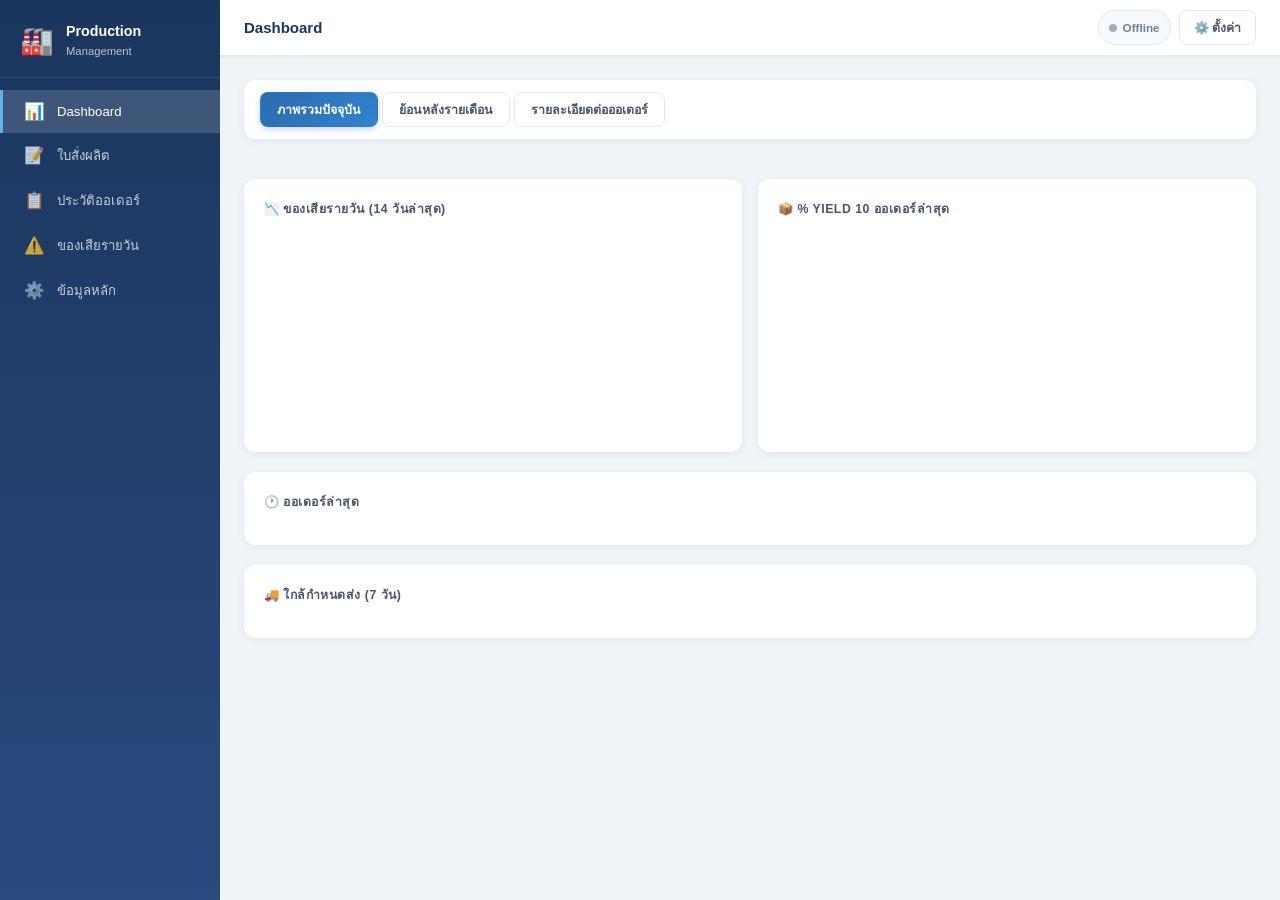
==== index.html @ 4a8479fd "Add files via upload" ====
<!DOCTYPE html>
<html lang="th">
<head>
<meta charset="UTF-8"/>
<meta name="viewport" content="width=device-width,initial-scale=1.0"/>
<meta name="theme-color" content="#1a365d"/>
<meta name="apple-mobile-web-app-capable" content="yes"/>
<meta name="apple-mobile-web-app-status-bar-style" content="black-translucent"/>
<meta name="apple-mobile-web-app-title" content="Production"/>
<meta name="mobile-web-app-capable" content="yes"/>
<link rel="manifest" href="manifest.json"/>
<link rel="apple-touch-icon" href="icons/icon-192.png"/>
<title>ระบบใบสั่งผลิตสินค้า</title>
<link rel="stylesheet" href="style.css"/>
</head>
<body>

<!-- ===== SIDEBAR NAV ===== -->
<nav class="sidebar" id="sidebar">
  <div class="sidebar-logo">
    <span class="logo-icon">🏭</span>
    <span class="logo-text">Production<br><small>Management</small></span>
  </div>
  <ul class="nav-list">
    <li class="nav-item active" data-page="dashboard" onclick="navigate('dashboard',this)">
      <span class="nav-icon">📊</span><span>Dashboard</span>
    </li>
    <li class="nav-item" data-page="form" onclick="navigate('form',this)">
      <span class="nav-icon">📝</span><span>ใบสั่งผลิต</span>
    </li>
    <li class="nav-item" data-page="history" onclick="navigate('history',this)">
      <span class="nav-icon">📋</span><span>ประวัติออเดอร์</span>
    </li>
    <li class="nav-item" data-page="defects" onclick="navigate('defects',this)">
      <span class="nav-icon">⚠️</span><span>ของเสียรายวัน</span>
    </li>
    <li class="nav-item" data-page="masters" onclick="navigate('masters',this)">
      <span class="nav-icon">⚙️</span><span>ข้อมูลหลัก</span>
    </li>
  </ul>
</nav>

<!-- ===== MAIN ===== -->
<div class="main-wrap">

  <!-- top bar -->
  <header class="topbar">
    <button class="menu-btn" onclick="toggleSidebar()">☰</button>
    <div class="topbar-title" id="topbarTitle">Dashboard</div>
    <div class="topbar-actions" id="topbarActions">
      <div id="syncStatus" class="sync-status" title="สถานะการเชื่อมต่อ">
        <span id="syncDot" class="sync-dot offline"></span>
        <span id="syncLabel">Offline</span>
        <span id="syncBadge" class="sync-badge" style="display:none;"></span>
      </div>
      <button class="btn btn-outline btn-sm" onclick="openSettingsModal()" title="ตั้งค่าการเชื่อมต่อ">⚙️ ตั้งค่า</button>
    </div>
  </header>

  <!-- pages -->
  <main class="content">

    <!-- ══════════════════════════════════════════
         PAGE: DASHBOARD
    ══════════════════════════════════════════ -->
    <div id="page-dashboard" class="page active">

      <!-- ── Period selector ── -->
      <div class="dash-period-bar">
        <div class="period-tabs">
          <button class="period-tab active" id="tab-current" onclick="switchPeriod('current',this)">ภาพรวมปัจจุบัน</button>
          <button class="period-tab" id="tab-monthly" onclick="switchPeriod('monthly',this)">ย้อนหลังรายเดือน</button>
          <button class="period-tab" id="tab-order" onclick="switchPeriod('order',this)">รายละเอียดต่อออเดอร์</button>
        </div>
        <!-- month picker (hidden by default) -->
        <div id="monthPickerWrap" style="display:none;align-items:center;gap:8px;">
          <button class="period-nav-btn" onclick="shiftMonth(-1)">‹</button>
          <select id="monthPicker" onchange="renderDashboard()" class="period-select"></select>
          <select id="yearPicker"  onchange="renderDashboard()" class="period-select"></select>
          <button class="period-nav-btn" onclick="shiftMonth(1)">›</button>
        </div>
        <!-- order search (hidden by default) -->
        <div id="orderSearchWrap" style="display:none;align-items:center;gap:8px;">
          <input type="text" id="orderSearchInput" class="period-search"
                 placeholder="🔍 ค้นหาออเดอร์ / ลูกค้า / สินค้า..."
                 oninput="renderOrderDashboard()"/>
        </div>
      </div>

      <!-- ── Current view ── -->
      <div id="dash-current">
        <div class="kpi-row" id="kpiRow"></div>
        <div class="dash-grid">
          <div class="dash-card">
            <div class="dash-card-title">📉 ของเสียรายวัน (14 วันล่าสุด)</div>
            <div id="defectChart" class="chart-area"></div>
          </div>
          <div class="dash-card">
            <div class="dash-card-title">📦 % Yield 10 ออเดอร์ล่าสุด</div>
            <div id="yieldChart" class="chart-area"></div>
          </div>
        </div>
        <div class="dash-card" style="margin-top:20px;">
          <div class="dash-card-title">🕐 ออเดอร์ล่าสุด</div>
          <div id="recentOrders"></div>
        </div>
        <div class="dash-card" style="margin-top:20px;">
          <div class="dash-card-title">🚚 ใกล้กำหนดส่ง (7 วัน)</div>
          <div id="upcomingDeliveries"></div>
        </div>
      </div>

      <!-- ── Monthly view ── -->
      <div id="dash-monthly" style="display:none;">
        <div class="kpi-row" id="kpiRowMonthly"></div>
        <div class="dash-grid">
          <div class="dash-card">
            <div class="dash-card-title" id="defectChartMonthlyTitle">📉 ของเสียรายวัน</div>
            <div id="defectChartMonthly" class="chart-area"></div>
          </div>
          <div class="dash-card">
            <div class="dash-card-title">📦 % Yield ต่อออเดอร์ในเดือนนี้</div>
            <div id="yieldChartMonthly" class="chart-area"></div>
          </div>
        </div>
        <div class="dash-card" style="margin-top:20px;">
          <div class="dash-card-title">� ออเดอร์ในเดือนนี้</div>
          <div id="monthlyOrderTable"></div>
        </div>
        <div class="dash-card" style="margin-top:20px;">
          <div class="dash-card-title">⚠️ ของเสียรายวันในเดือนนี้</div>
          <div id="monthlyDefectTable"></div>
        </div>
      </div>

      <!-- ── Per-order view ── -->
      <div id="dash-order" style="display:none;">
        <div id="orderDashList"></div>
      </div>

    </div>

    <!-- ══════════════════════════════════════════
         PAGE: FORM
    ══════════════════════════════════════════ -->
    <div id="page-form" class="page">
      <div class="form-header">
        <div>
          <h2 id="formTitle">➕ สร้างใบสั่งผลิตใหม่</h2>
          <p class="form-subtitle" id="formSubtitle">กรอกข้อมูลให้ครบถ้วนแล้วกดบันทึก</p>
        </div>
        <input type="hidden" id="editId"/>
      </div>

      <form id="productionForm" novalidate>

        <!-- 1. เอกสาร -->
        <div class="section">
          <div class="section-title"><span>📄</span> ข้อมูลเอกสาร</div>
          <div class="grid grid-3">
            <div class="field">
              <label>เลขใบสั่งผลิต <span class="req">*</span></label>
              <div class="input-with-btn">
                <input type="text" id="productionOrderNo" placeholder="PO-2026-0001" required/>
                <button type="button" class="gen-btn" onclick="genNo('productionOrderNo','PO')" title="สร้างเลขอัตโนมัติ">⚡</button>
              </div>
            </div>
            <div class="field">
              <label>หมายเลขเอกสาร <span class="req">*</span></label>
              <div class="input-with-btn">
                <input type="text" id="documentNo" placeholder="DOC-2026-0001" required/>
                <button type="button" class="gen-btn" onclick="genNo('documentNo','DOC')" title="สร้างเลขอัตโนมัติ">⚡</button>
              </div>
            </div>
            <div class="field">
              <label>วันที่ผลิต <span class="req">*</span></label>
              <div class="date-input-wrap" id="wrap-productionDate">
                <input class="date-dd" type="number" placeholder="วว" min="1" max="31" maxlength="2" data-date-part="dd" data-target="productionDate"/>
                <span class="date-sep">/</span>
                <input class="date-mm" type="number" placeholder="ดด" min="1" max="12" maxlength="2" data-date-part="mm" data-target="productionDate"/>
                <span class="date-sep">/</span>
                <input class="date-yyyy" type="number" placeholder="ปปปป" min="2000" max="2100" maxlength="4" data-date-part="yyyy" data-target="productionDate"/>
              </div>
              <input type="hidden" id="productionDate" required/>
            </div>
            <div class="field">
              <label>เลข Lot <span class="req">*</span></label>
              <input type="text" id="lotNo" placeholder="LOT-001" required/>
            </div>
            <div class="field">
              <label>กำหนดส่ง <span class="req">*</span></label>
              <div class="date-input-wrap" id="wrap-deliveryDate">
                <input class="date-dd" type="number" placeholder="วว" min="1" max="31" maxlength="2" data-date-part="dd" data-target="deliveryDate"/>
                <span class="date-sep">/</span>
                <input class="date-mm" type="number" placeholder="ดด" min="1" max="12" maxlength="2" data-date-part="mm" data-target="deliveryDate"/>
                <span class="date-sep">/</span>
                <input class="date-yyyy" type="number" placeholder="ปปปป" min="2000" max="2100" maxlength="4" data-date-part="yyyy" data-target="deliveryDate"/>
              </div>
              <input type="hidden" id="deliveryDate" required/>
            </div>
          </div>
        </div>

        <!-- 2. การผลิต -->
        <div class="section">
          <div class="section-title"><span>⚙️</span> ข้อมูลการผลิต</div>
          <div class="grid grid-2">
            <div class="field">
              <label>เครื่องจักร <span class="req">*</span></label>
              <input type="text" id="machine" list="list-machines" placeholder="เลือกหรือพิมพ์" required/>
              <datalist id="list-machines"></datalist>
            </div>
            <div class="field">
              <label>ชื่อพนักงาน <span class="req">*</span></label>
              <input type="text" id="operatorName" list="list-operators" placeholder="เลือกหรือพิมพ์" required/>
              <datalist id="list-operators"></datalist>
            </div>
            <div class="field">
              <label>ชื่อลูกค้า <span class="req">*</span></label>
              <input type="text" id="customerName" list="list-customers" placeholder="เลือกหรือพิมพ์" required/>
              <datalist id="list-customers"></datalist>
            </div>
            <div class="field">
              <label>ชื่อสินค้า <span class="req">*</span></label>
              <input type="text" id="productName" list="list-products" placeholder="เลือกหรือพิมพ์" required
                     oninput="autoFillCode(this.value)"/>
              <datalist id="list-products"></datalist>
            </div>
            <div class="field">
              <label>Code สินค้า <span class="req">*</span></label>
              <input type="text" id="productCode" placeholder="SKU-00123" required/>
            </div>
            <div class="field">
              <label>จำนวนที่สั่ง <span class="req">*</span></label>
              <input type="number" id="orderQty" placeholder="0" min="0" required oninput="syncQty()"/>
              <span class="hint">ชิ้น / ม้วน / กก.</span>
            </div>
          </div>
          <div class="grid grid-2" style="margin-top:12px;">
            <div class="field">
              <label>ชนิดเม็ดพลาสติก</label>
              <input type="text" id="plasticType" list="list-plasticTypes" placeholder="เช่น LDPE, HDPE, PP, LLDPE"/>
              <datalist id="list-plasticTypes">
                <option value="LDPE"></option>
                <option value="HDPE"></option>
                <option value="LLDPE"></option>
                <option value="PP"></option>
                <option value="BOPP"></option>
                <option value="PVC"></option>
                <option value="PET"></option>
                <option value="PS"></option>
              </datalist>
            </div>
            <div class="field">
              <label>ขนาดถุง</label>
              <input type="text" id="bagSize" placeholder="เช่น 30x40 ซม., 12x18 นิ้ว"/>
            </div>
            <div class="field">
              <label>ความหนา (mm)</label>
              <div class="thickness-wrap">
                <input type="number" id="thicknessMm" placeholder="0.000" step="0.001" min="0"
                       oninput="convertThickness('mm')"/>
                <span class="thickness-arrow">⇄</span>
                <div class="thickness-micron-wrap">
                  <input type="number" id="thicknessMicron" placeholder="0" step="0.1" min="0"
                         oninput="convertThickness('micron')"/>
                  <span class="thickness-unit">µm</span>
                </div>
              </div>
              <span class="hint">1 mm = 1,000 ไมครอน (µm)</span>
            </div>
          </div>
          <div class="field" style="margin-top:12px;">
            <label>รายละเอียดสินค้า</label>
            <textarea id="productDetail" placeholder="ขนาด สี วัสดุ หรือข้อกำหนดพิเศษ..."></textarea>
          </div>
        </div>

        <!-- 3. พารามิเตอร์ -->
        <div class="section">
          <div class="section-title"><span>🌡️</span> พารามิเตอร์การควบคุมการเป่า</div>
          <div style="overflow-x:auto;">
            <table class="param-table">
              <thead>
                <tr>
                  <th>โซน / ตำแหน่ง</th>
                  <th>อุณหภูมิ</th>
                  <th>หน่วย</th>
                </tr>
              </thead>
              <tbody>
                <tr>
                  <td class="zone-label"><span class="zone-badge">1</span>กระบอกส่วนต้น</td>
                  <td><input type="number" id="temp_front_set" placeholder="0" step="0.1"/></td>
                  <td class="unit-cell">°C</td>
                </tr>
                <tr>
                  <td class="zone-label"><span class="zone-badge">2</span>กระบอกส่วนกลาง</td>
                  <td><input type="number" id="temp_mid_set" placeholder="0" step="0.1"/></td>
                  <td class="unit-cell">°C</td>
                </tr>
                <tr>
                  <td class="zone-label"><span class="zone-badge">3</span>กระบอกส่วนท้าย</td>
                  <td><input type="number" id="temp_rear_set" placeholder="0" step="0.1"/></td>
                  <td class="unit-cell">°C</td>
                </tr>
                <tr>
                  <td class="zone-label"><span class="zone-badge">4</span>หน้าแปลน</td>
                  <td><input type="number" id="temp_flange_set" placeholder="0" step="0.1"/></td>
                  <td class="unit-cell">°C</td>
                </tr>
                <tr>
                  <td class="zone-label"><span class="zone-badge">5</span>หัวดาย</td>
                  <td><input type="number" id="temp_die_set" placeholder="0" step="0.1"/></td>
                  <td class="unit-cell">°C</td>
                </tr>
                <tr>
                  <td class="zone-label" style="color:#c53030;">💥 ระเบิดผิว</td>
                  <td>
                    <select id="surfaceBurst_set">
                      <option value="">-- เลือก --</option>
                      <option value="ไม่มี">ไม่มี</option>
                      <option value="มี">มี</option>
                    </select>
                  </td>
                  <td class="unit-cell">—</td>
                </tr>
              </tbody>
            </table>
          </div>
        </div>

        <!-- 4. จำนวนผลิต -->
        <div class="section">
          <div class="section-title"><span>📦</span> จำนวนการผลิตต่อออเดอร์</div>
          <div class="production-box">
            <div class="grid grid-3">
              <div class="field">
                <label>จำนวนผลิตได้จริง <span class="req">*</span></label>
                <input type="number" id="actualQty" placeholder="0" min="0" required oninput="computeYield()"/>
                <span class="hint">หน่วย</span>
              </div>
              <div class="field">
                <label>จำนวนที่สั่ง (อ้างอิง)</label>
                <input type="number" id="orderQtyRef" readonly class="readonly-input"/>
              </div>
              <div class="field">
                <label>% Yield</label>
                <input type="text" id="yieldPct" readonly class="readonly-input"/>
              </div>
            </div>
          </div>
        </div>

        <!-- 5. ของเสีย -->
        <div class="section">
          <div class="section-title"><span>🗂️</span> ของเสียรวมต่อวัน</div>
          <div class="defect-box">
            <div class="grid grid-3">
              <div class="field">
                <label>วันที่บันทึก <span class="req">*</span></label>
                <div class="date-input-wrap" id="wrap-defectDate">
                  <input class="date-dd" type="number" placeholder="วว" min="1" max="31" data-date-part="dd" data-target="defectDate"/>
                  <span class="date-sep">/</span>
                  <input class="date-mm" type="number" placeholder="ดด" min="1" max="12" data-date-part="mm" data-target="defectDate"/>
                  <span class="date-sep">/</span>
                  <input class="date-yyyy" type="number" placeholder="ปปปป" min="2000" max="2100" data-date-part="yyyy" data-target="defectDate"/>
                </div>
                <input type="hidden" id="defectDate" required/>
              </div>
              <div class="field">
                <label>จำนวนของเสียรวม <span class="req">*</span></label>
                <input type="number" id="dailyDefectQty" placeholder="0" min="0" required/>
                <span class="hint">ชิ้น / หน่วย</span>
              </div>
              <div class="field">
                <label>ประเภทของเสียหลัก</label>
                <input type="text" id="defectType" placeholder="เช่น ระเบิดผิว, สีไม่สม่ำเสมอ"/>
              </div>
            </div>
            <div class="field" style="margin-top:12px;">
              <label>หมายเหตุของเสีย</label>
              <textarea id="defectRemark" placeholder="รายละเอียดเพิ่มเติม..."></textarea>
            </div>
            <div class="defect-note">⚠️ บันทึกของเสียเป็น <strong>รวมต่อวัน</strong> ไม่แยกต่อออเดอร์</div>
          </div>
        </div>

        <!-- buttons -->
        <div class="btn-row">
          <button type="button" class="btn btn-ghost" onclick="cancelEdit()">ยกเลิก</button>
          <button type="button" class="btn btn-outline" onclick="clearForm()">🗑️ ล้างข้อมูล</button>
          <button type="button" class="btn btn-secondary" onclick="window.print()">🖨️ พิมพ์</button>
          <button type="submit" class="btn btn-primary">💾 บันทึกใบสั่งผลิต</button>
        </div>
      </form>
    </div>

    <!-- ══════════════════════════════════════════
         PAGE: HISTORY
    ══════════════════════════════════════════ -->
    <div id="page-history" class="page">
      <div class="page-toolbar">
        <div class="search-wrap">
          <input type="text" id="searchInput" placeholder="🔍 ค้นหา ลูกค้า / สินค้า / เลขออเดอร์ / Lot..."
                 oninput="renderHistory()"/>
        </div>
        <div class="filter-wrap">
          <input type="date" id="filterFrom" onchange="renderHistory()" title="จากวันที่"/>
          <span style="color:#718096;">—</span>
          <input type="date" id="filterTo" onchange="renderHistory()" title="ถึงวันที่"/>
          <button class="btn btn-outline btn-sm" onclick="clearFilters()">ล้างตัวกรอง</button>
          <button class="btn btn-primary btn-sm" onclick="exportOrders()">⬇️ Export CSV</button>
        </div>
      </div>
      <div id="historyTable"></div>
    </div>

    <!-- ══════════════════════════════════════════
         PAGE: DEFECTS
    ══════════════════════════════════════════ -->
    <div id="page-defects" class="page">
      <div class="page-toolbar">
        <h3 style="margin:0;">บันทึกของเสียรายวัน</h3>
        <div style="display:flex;gap:8px;flex-wrap:wrap;">
          <button class="btn btn-primary btn-sm" onclick="openDefectModal()">➕ เพิ่มรายการ</button>
          <button class="btn btn-outline btn-sm" onclick="exportDefects()">⬇️ Export CSV</button>
        </div>
      </div>
      <div id="defectTable"></div>
    </div>

    <!-- ══════════════════════════════════════════
         PAGE: MASTERS
    ══════════════════════════════════════════ -->
    <div id="page-masters" class="page">
      <div class="masters-grid">
        <div class="master-card">
          <div class="master-title">👥 ลูกค้า</div>
          <div id="masterCustomers"></div>
          <div class="master-add">
            <input type="text" id="newCustomer" placeholder="ชื่อลูกค้าใหม่"/>
            <button class="btn btn-primary btn-sm" onclick="addMaster('customers','newCustomer')">เพิ่ม</button>
          </div>
        </div>
        <div class="master-card">
          <div class="master-title">📦 สินค้า</div>
          <div id="masterProducts"></div>
          <div class="master-add">
            <input type="text" id="newProductName" placeholder="ชื่อสินค้า"/>
            <input type="text" id="newProductCode" placeholder="Code"/>
            <button class="btn btn-primary btn-sm" onclick="addProduct()">เพิ่ม</button>
          </div>
        </div>
        <div class="master-card">
          <div class="master-title">🏗️ เครื่องจักร</div>
          <div id="masterMachines"></div>
          <div class="master-add">
            <input type="text" id="newMachine" placeholder="ชื่อเครื่องจักร"/>
            <button class="btn btn-primary btn-sm" onclick="addMaster('machines','newMachine')">เพิ่ม</button>
          </div>
        </div>
        <div class="master-card">
          <div class="master-title">👷 พนักงาน</div>
          <div id="masterOperators"></div>
          <div class="master-add">
            <input type="text" id="newOperator" placeholder="ชื่อ-นามสกุล"/>
            <button class="btn btn-primary btn-sm" onclick="addMaster('operators','newOperator')">เพิ่ม</button>
          </div>
        </div>
      </div>
    </div>

  </main>
</div>

<!-- ===== MODAL: Settings ===== -->
<div id="settingsModal" class="modal-overlay" onclick="closeSettingsModal(event)">
  <div class="modal-box">
    <div class="modal-header">
      <h3>⚙️ ตั้งค่าการเชื่อมต่อ Google Sheets</h3>
      <button class="modal-close" onclick="closeSettingsModal()">✕</button>
    </div>
    <div class="modal-body">
      <div class="settings-steps">
        <div class="step-item">
          <div class="step-num">1</div>
          <div>เปิด <strong>Google Sheets</strong> → สร้าง Spreadsheet ใหม่</div>
        </div>
        <div class="step-item">
          <div class="step-num">2</div>
          <div>ไปที่ <strong>Extensions → Apps Script</strong> → วางโค้ดจากไฟล์ <code>google-apps-script.js</code></div>
        </div>
        <div class="step-item">
          <div class="step-num">3</div>
          <div>กด <strong>Deploy → New deployment</strong> → เลือก Web App<br/>
            <small style="color:#718096;">Execute as: <b>Me</b> &nbsp;|&nbsp; Who has access: <b>Anyone</b></small>
          </div>
        </div>
        <div class="step-item">
          <div class="step-num">4</div>
          <div>คัดลอก <strong>Web App URL</strong> แล้ววางด้านล่าง</div>
        </div>
      </div>
      <div class="field" style="margin-top:16px;">
        <label>Google Apps Script Web App URL</label>
        <input type="url" id="gasUrlInput" placeholder="https://script.google.com/macros/s/.../exec"/>
      </div>
      <div id="syncTestResult" style="margin-top:10px;font-size:0.82rem;"></div>
    </div>
    <div class="modal-footer" style="justify-content:space-between;">
      <button class="btn btn-danger btn-sm" onclick="disconnectGAS()">🔌 ยกเลิกการเชื่อมต่อ</button>
      <div style="display:flex;gap:8px;">
        <button class="btn btn-outline" onclick="testConnection()">🔍 ทดสอบ</button>
        <button class="btn btn-primary" onclick="saveGasUrl()">💾 บันทึก</button>
      </div>
    </div>
  </div>
</div>

<!-- ===== MODAL: Order Detail ===== -->
<div id="orderDetailModal" class="modal-overlay" onclick="closeOrderDetail(event)">
  <div class="modal-box modal-lg">
    <div class="modal-header">
      <h3 id="orderDetailTitle">📋 รายละเอียดออเดอร์</h3>
      <button class="modal-close" onclick="closeOrderDetail()">✕</button>
    </div>
    <div class="modal-body" id="orderDetailBody" style="max-height:75vh;overflow-y:auto;"></div>
    <div class="modal-footer">
      <button class="btn btn-outline" onclick="closeOrderDetail()">ปิด</button>
      <button class="btn btn-secondary" id="orderDetailEditBtn">✏️ แก้ไข</button>
    </div>
  </div>
</div>

<!-- ===== MODAL: Defect ===== -->
<div id="defectModal" class="modal-overlay" onclick="closeDefectModal(event)">
  <div class="modal-box">
    <div class="modal-header">
      <h3 id="defectModalTitle">➕ เพิ่มของเสียรายวัน</h3>
      <button class="modal-close" onclick="closeDefectModal()">✕</button>
    </div>
    <div class="modal-body">
      <input type="hidden" id="defectEditId"/>
      <div class="grid grid-2">
        <div class="field">
          <label>วันที่ <span class="req">*</span></label>
          <div class="date-input-wrap" id="wrap-m_defectDate">
            <input class="date-dd" type="number" placeholder="วว" min="1" max="31" data-date-part="dd" data-target="m_defectDate"/>
            <span class="date-sep">/</span>
            <input class="date-mm" type="number" placeholder="ดด" min="1" max="12" data-date-part="mm" data-target="m_defectDate"/>
            <span class="date-sep">/</span>
            <input class="date-yyyy" type="number" placeholder="ปปปป" min="2000" max="2100" data-date-part="yyyy" data-target="m_defectDate"/>
          </div>
          <input type="hidden" id="m_defectDate" required/>
        </div>
        <div class="field">
          <label>จำนวนของเสีย <span class="req">*</span></label>
          <input type="number" id="m_defectQty" placeholder="0" min="0" required/>
        </div>
        <div class="field">
          <label>ประเภทของเสีย</label>
          <input type="text" id="m_defectType" placeholder="เช่น ระเบิดผิว"/>
        </div>
      </div>
      <div class="field" style="margin-top:12px;">
        <label>หมายเหตุ</label>
        <textarea id="m_defectRemark" placeholder="รายละเอียด..."></textarea>
      </div>
    </div>
    <div class="modal-footer">
      <button class="btn btn-ghost" onclick="closeDefectModal()">ยกเลิก</button>
      <button class="btn btn-primary" onclick="saveDefectModal()">💾 บันทึก</button>
    </div>
  </div>
</div>

<!-- ===== INSTALL BANNER ===== -->
<div id="installBanner" style="display:none;position:fixed;bottom:0;left:0;right:0;background:#1a365d;color:white;padding:12px 20px;align-items:center;justify-content:space-between;gap:12px;z-index:9998;flex-wrap:wrap;">
  <span style="font-size:0.88rem;">📲 ติดตั้งแอปบนหน้าจอของคุณ ใช้ได้แม้ไม่มีเน็ต</span>
  <div style="display:flex;gap:8px;">
    <button onclick="document.getElementById('installBanner').style.display='none'" style="background:transparent;border:1px solid rgba(255,255,255,0.4);color:white;padding:6px 14px;border-radius:6px;cursor:pointer;font-size:0.82rem;">ไม่ใช่ตอนนี้</button>
    <button onclick="installApp()" style="background:#3182ce;border:none;color:white;padding:6px 16px;border-radius:6px;cursor:pointer;font-size:0.82rem;font-weight:700;">ติดตั้ง</button>
  </div>
</div>

<!-- ===== TOAST ===== -->
<div id="toast"></div>

<!-- scripts -->
<script src="db.js"></script>
<script src="export.js"></script>
<script src="chart.js"></script>
<script src="app.js"></script>
<script src="keyboard.js"></script>
<script>
  // Register Service Worker
  if ('serviceWorker' in navigator) {
    navigator.serviceWorker.register('./sw.js')
      .then(() => console.log('SW registered'))
      .catch(e => console.warn('SW error:', e));
  }
</script>
</body>
</html>
---- style.css ----
/* ===== RESET & BASE ===== */
*, *::before, *::after { box-sizing: border-box; margin: 0; padding: 0; }
html { font-size: 15px; }
body {
  font-family: 'Segoe UI', Tahoma, sans-serif;
  background: #f0f4f8;
  color: #2d3748;
  display: flex;
  min-height: 100vh;
}

/* ===== SIDEBAR ===== */
.sidebar {
  width: 220px;
  min-height: 100vh;
  background: linear-gradient(180deg, #1a365d 0%, #2a4a7f 100%);
  display: flex;
  flex-direction: column;
  position: fixed;
  top: 0; left: 0; bottom: 0;
  z-index: 200;
  transition: transform 0.25s ease;
}
.sidebar-logo {
  display: flex;
  align-items: center;
  gap: 12px;
  padding: 22px 20px 18px;
  border-bottom: 1px solid rgba(255,255,255,0.1);
}
.logo-icon { font-size: 1.8rem; }
.logo-text { color: white; font-weight: 700; font-size: 0.95rem; line-height: 1.3; }
.logo-text small { font-weight: 400; opacity: 0.7; font-size: 0.75rem; }

.nav-list { list-style: none; padding: 12px 0; flex: 1; }
.nav-item {
  display: flex;
  align-items: center;
  gap: 12px;
  padding: 12px 20px;
  color: rgba(255,255,255,0.75);
  cursor: pointer;
  font-size: 0.88rem;
  font-weight: 500;
  transition: background 0.15s, color 0.15s;
  border-left: 3px solid transparent;
}
.nav-item:hover { background: rgba(255,255,255,0.08); color: white; }
.nav-item.active {
  background: rgba(255,255,255,0.15);
  color: white;
  border-left-color: #63b3ed;
}
.nav-icon { font-size: 1.1rem; width: 22px; text-align: center; }

/* ===== MAIN WRAP ===== */
.main-wrap {
  margin-left: 220px;
  flex: 1;
  display: flex;
  flex-direction: column;
  min-height: 100vh;
}

/* ===== TOPBAR ===== */
.topbar {
  background: white;
  border-bottom: 1px solid #e2e8f0;
  padding: 0 24px;
  height: 56px;
  display: flex;
  align-items: center;
  gap: 16px;
  position: sticky;
  top: 0;
  z-index: 100;
  box-shadow: 0 1px 4px rgba(0,0,0,0.06);
}
.menu-btn {
  display: none;
  background: none;
  border: none;
  font-size: 1.3rem;
  cursor: pointer;
  color: #4a5568;
  padding: 4px 8px;
}
.topbar-title {
  font-weight: 700;
  font-size: 1rem;
  color: #1a365d;
  flex: 1;
}
.topbar-actions { display: flex; gap: 8px; }

/* ===== CONTENT ===== */
.content { padding: 24px; flex: 1; }

/* ===== PAGES ===== */
.page { display: none; }
.page.active { display: block; }

/* ===== KPI ROW ===== */
.kpi-row {
  display: grid;
  grid-template-columns: repeat(4, 1fr);
  gap: 16px;
  margin-bottom: 20px;
}
.kpi-card {
  background: white;
  border-radius: 12px;
  padding: 18px 20px;
  box-shadow: 0 2px 8px rgba(0,0,0,0.06);
  border-left: 4px solid #3182ce;
}
.kpi-card.green  { border-left-color: #38a169; }
.kpi-card.orange { border-left-color: #dd6b20; }
.kpi-card.red    { border-left-color: #e53e3e; }
.kpi-label { font-size: 0.75rem; color: #718096; font-weight: 600; text-transform: uppercase; letter-spacing: 0.5px; }
.kpi-value { font-size: 1.8rem; font-weight: 800; color: #1a365d; margin: 4px 0 2px; }
.kpi-sub   { font-size: 0.75rem; color: #a0aec0; }

/* ===== DASH GRID ===== */
.dash-grid {
  display: grid;
  grid-template-columns: 1fr 1fr;
  gap: 16px;
}
.dash-card {
  background: white;
  border-radius: 12px;
  padding: 20px;
  box-shadow: 0 2px 8px rgba(0,0,0,0.06);
}
.dash-card-title {
  font-size: 0.82rem;
  font-weight: 700;
  color: #4a5568;
  text-transform: uppercase;
  letter-spacing: 0.5px;
  margin-bottom: 14px;
}
.chart-area { min-height: 200px; }

/* ===== RECENT TABLE ===== */
.mini-table { width: 100%; border-collapse: collapse; font-size: 0.85rem; }
.mini-table th {
  background: #f7fafc;
  color: #4a5568;
  font-weight: 700;
  padding: 8px 12px;
  text-align: left;
  border-bottom: 2px solid #e2e8f0;
  font-size: 0.78rem;
  text-transform: uppercase;
}
.mini-table td { padding: 9px 12px; border-bottom: 1px solid #f0f4f8; }
.mini-table tr:hover td { background: #f7fafc; }
.badge {
  display: inline-block;
  padding: 2px 8px;
  border-radius: 20px;
  font-size: 0.72rem;
  font-weight: 700;
}
.badge-green  { background: #c6f6d5; color: #276749; }
.badge-orange { background: #feebc8; color: #c05621; }
.badge-red    { background: #fed7d7; color: #c53030; }
.badge-blue   { background: #bee3f8; color: #2b6cb0; }

/* ===== FORM ===== */
.form-header {
  display: flex;
  align-items: flex-start;
  justify-content: space-between;
  margin-bottom: 24px;
}
.form-header h2 { font-size: 1.2rem; color: #1a365d; }
.form-subtitle  { font-size: 0.82rem; color: #718096; margin-top: 4px; }

.section {
  background: white;
  border-radius: 12px;
  padding: 22px 24px;
  margin-bottom: 16px;
  box-shadow: 0 2px 8px rgba(0,0,0,0.05);
}
.section-title {
  font-size: 0.78rem;
  font-weight: 700;
  text-transform: uppercase;
  letter-spacing: 1px;
  color: #2b6cb0;
  border-bottom: 2px solid #bee3f8;
  padding-bottom: 10px;
  margin-bottom: 18px;
  display: flex;
  align-items: center;
  gap: 8px;
}

.grid { display: grid; gap: 14px; }
.grid-2 { grid-template-columns: repeat(2, 1fr); }
.grid-3 { grid-template-columns: repeat(3, 1fr); }

.field { display: flex; flex-direction: column; gap: 5px; }
.field label { font-size: 0.8rem; font-weight: 600; color: #4a5568; }
.req { color: #e53e3e; }
.hint { font-size: 0.72rem; color: #a0aec0; }

.field input,
.field select,
.field textarea {
  border: 1.5px solid #e2e8f0;
  border-radius: 8px;
  padding: 8px 12px;
  font-size: 0.88rem;
  color: #2d3748;
  background: #f7fafc;
  transition: border-color 0.2s, box-shadow 0.2s;
  width: 100%;
  font-family: inherit;
}
.field input:focus,
.field select:focus,
.field textarea:focus {
  outline: none;
  border-color: #3182ce;
  box-shadow: 0 0 0 3px rgba(49,130,206,0.15);
  background: white;
}
.field textarea { resize: vertical; min-height: 72px; }
.readonly-input { background: #edf2f7 !important; cursor: not-allowed; }

.input-with-btn { display: flex; gap: 6px; }
.input-with-btn input { flex: 1; }
.gen-btn {
  background: #ebf8ff;
  border: 1.5px solid #bee3f8;
  border-radius: 8px;
  padding: 0 10px;
  cursor: pointer;
  font-size: 1rem;
  color: #2b6cb0;
  transition: background 0.15s;
  white-space: nowrap;
}
.gen-btn:hover { background: #bee3f8; }

/* ===== PARAM TABLE ===== */
.param-table { width: 100%; border-collapse: collapse; font-size: 0.87rem; }
.param-table th {
  background: #ebf8ff;
  color: #2b6cb0;
  font-weight: 700;
  padding: 10px 14px;
  text-align: left;
  border: 1px solid #bee3f8;
  font-size: 0.78rem;
}
.param-table td { padding: 7px 10px; border: 1px solid #e2e8f0; }
.param-table tr:nth-child(even) td { background: #f7fafc; }
.param-table input, .param-table select {
  border: 1.5px solid #e2e8f0;
  border-radius: 6px;
  padding: 6px 10px;
  font-size: 0.87rem;
  width: 100%;
  background: white;
  transition: border-color 0.2s;
}
.param-table input:focus, .param-table select:focus {
  outline: none;
  border-color: #3182ce;
  box-shadow: 0 0 0 3px rgba(49,130,206,0.12);
}
.zone-label { font-weight: 600; white-space: nowrap; }
.zone-badge {
  display: inline-block;
  background: #2b6cb0;
  color: white;
  border-radius: 4px;
  padding: 1px 7px;
  font-size: 0.7rem;
  font-weight: 700;
  margin-right: 6px;
}
.unit-cell { color: #718096; font-size: 0.82rem; white-space: nowrap; }

/* ===== PRODUCTION BOX ===== */
.production-box {
  background: #f0fff4;
  border: 1.5px solid #c6f6d5;
  border-radius: 10px;
  padding: 18px;
}
.defect-box {
  background: #fff5f5;
  border: 1.5px solid #fed7d7;
  border-radius: 10px;
  padding: 18px;
}
.defect-note {
  font-size: 0.78rem;
  color: #c53030;
  border-left: 3px solid #fc8181;
  padding: 7px 12px;
  margin-top: 12px;
  background: rgba(252,129,129,0.08);
  border-radius: 0 6px 6px 0;
}

/* ===== BUTTONS ===== */
.btn-row {
  display: flex;
  gap: 10px;
  justify-content: flex-end;
  margin-top: 8px;
  flex-wrap: wrap;
}
.btn {
  padding: 10px 22px;
  border-radius: 8px;
  font-size: 0.88rem;
  font-weight: 600;
  cursor: pointer;
  border: none;
  transition: all 0.18s;
  display: inline-flex;
  align-items: center;
  gap: 6px;
  font-family: inherit;
}
.btn-primary {
  background: linear-gradient(135deg, #2b6cb0, #3182ce);
  color: white;
  box-shadow: 0 2px 6px rgba(49,130,206,0.3);
}
.btn-primary:hover { background: linear-gradient(135deg, #1a4e8a, #2b6cb0); transform: translateY(-1px); }
.btn-secondary { background: #edf2f7; color: #2d3748; }
.btn-secondary:hover { background: #e2e8f0; }
.btn-outline { background: white; color: #4a5568; border: 1.5px solid #e2e8f0; }
.btn-outline:hover { background: #f7fafc; border-color: #cbd5e0; }
.btn-ghost { background: transparent; color: #718096; }
.btn-ghost:hover { background: #f7fafc; }
.btn-danger { background: white; color: #e53e3e; border: 1.5px solid #fed7d7; }
.btn-danger:hover { background: #fff5f5; }
.btn-sm { padding: 7px 14px; font-size: 0.82rem; }
.btn-icon { padding: 6px 10px; font-size: 0.85rem; }

/* ===== PAGE TOOLBAR ===== */
.page-toolbar {
  display: flex;
  align-items: center;
  justify-content: space-between;
  gap: 12px;
  margin-bottom: 16px;
  flex-wrap: wrap;
}
.search-wrap { flex: 1; min-width: 200px; }
.search-wrap input {
  width: 100%;
  border: 1.5px solid #e2e8f0;
  border-radius: 8px;
  padding: 8px 14px;
  font-size: 0.88rem;
  background: white;
}
.search-wrap input:focus { outline: none; border-color: #3182ce; }
.filter-wrap { display: flex; align-items: center; gap: 8px; flex-wrap: wrap; }
.filter-wrap input[type="date"] {
  border: 1.5px solid #e2e8f0;
  border-radius: 8px;
  padding: 7px 10px;
  font-size: 0.85rem;
  background: white;
}

/* ===== HISTORY TABLE ===== */
.table-wrap { overflow-x: auto; background: white; border-radius: 12px; box-shadow: 0 2px 8px rgba(0,0,0,0.06); }
.data-table { width: 100%; border-collapse: collapse; font-size: 0.85rem; }
.data-table th {
  background: #f7fafc;
  color: #4a5568;
  font-weight: 700;
  padding: 10px 14px;
  text-align: left;
  border-bottom: 2px solid #e2e8f0;
  font-size: 0.78rem;
  text-transform: uppercase;
  white-space: nowrap;
}
.data-table td { padding: 10px 14px; border-bottom: 1px solid #f0f4f8; vertical-align: middle; }
.data-table tr:hover td { background: #f7fafc; }
.data-table .actions { display: flex; gap: 6px; }
.empty-state {
  text-align: center;
  padding: 48px 24px;
  color: #a0aec0;
  font-size: 0.9rem;
}
.empty-state .empty-icon { font-size: 2.5rem; margin-bottom: 8px; }

/* ===== MASTERS ===== */
.masters-grid {
  display: grid;
  grid-template-columns: repeat(2, 1fr);
  gap: 16px;
}
.master-card {
  background: white;
  border-radius: 12px;
  padding: 20px;
  box-shadow: 0 2px 8px rgba(0,0,0,0.06);
}
.master-title {
  font-weight: 700;
  font-size: 0.88rem;
  color: #2b6cb0;
  margin-bottom: 14px;
  padding-bottom: 8px;
  border-bottom: 2px solid #bee3f8;
}
.master-list { list-style: none; margin-bottom: 14px; max-height: 200px; overflow-y: auto; }
.master-list li {
  display: flex;
  align-items: center;
  justify-content: space-between;
  padding: 6px 10px;
  border-radius: 6px;
  font-size: 0.85rem;
  transition: background 0.15s;
}
.master-list li:hover { background: #f7fafc; }
.master-list .del-btn {
  background: none;
  border: none;
  color: #fc8181;
  cursor: pointer;
  font-size: 0.85rem;
  padding: 2px 6px;
  border-radius: 4px;
}
.master-list .del-btn:hover { background: #fff5f5; }
.master-add { display: flex; gap: 8px; flex-wrap: wrap; }
.master-add input {
  flex: 1;
  min-width: 100px;
  border: 1.5px solid #e2e8f0;
  border-radius: 8px;
  padding: 7px 10px;
  font-size: 0.85rem;
}
.master-add input:focus { outline: none; border-color: #3182ce; }

/* ===== MODAL ===== */
.modal-overlay {
  display: none;
  position: fixed;
  inset: 0;
  background: rgba(0,0,0,0.45);
  z-index: 500;
  align-items: center;
  justify-content: center;
}
.modal-overlay.open { display: flex; }
.modal-box {
  background: white;
  border-radius: 14px;
  width: 480px;
  max-width: 95vw;
  box-shadow: 0 8px 32px rgba(0,0,0,0.18);
  animation: modalIn 0.2s ease;
}
@keyframes modalIn {
  from { transform: scale(0.95); opacity: 0; }
  to   { transform: scale(1);    opacity: 1; }
}
.modal-header {
  display: flex;
  align-items: center;
  justify-content: space-between;
  padding: 18px 22px 14px;
  border-bottom: 1px solid #e2e8f0;
}
.modal-header h3 { font-size: 1rem; color: #1a365d; }
.modal-close {
  background: none;
  border: none;
  font-size: 1.1rem;
  cursor: pointer;
  color: #718096;
  padding: 4px 8px;
  border-radius: 6px;
}
.modal-close:hover { background: #f7fafc; }
.modal-body { padding: 18px 22px; }
.modal-footer {
  display: flex;
  justify-content: flex-end;
  gap: 10px;
  padding: 14px 22px 18px;
  border-top: 1px solid #e2e8f0;
}

/* ===== TOAST ===== */
#toast {
  position: fixed;
  bottom: 28px;
  right: 28px;
  background: #276749;
  color: white;
  padding: 12px 20px;
  border-radius: 10px;
  font-size: 0.88rem;
  font-weight: 600;
  box-shadow: 0 4px 16px rgba(0,0,0,0.2);
  display: none;
  z-index: 9999;
  max-width: 320px;
}

/* ===== PERIOD BAR ===== */
.dash-period-bar {
  display: flex;
  align-items: center;
  justify-content: space-between;
  gap: 12px;
  margin-bottom: 20px;
  flex-wrap: wrap;
  background: white;
  border-radius: 12px;
  padding: 12px 16px;
  box-shadow: 0 2px 8px rgba(0,0,0,0.06);
}
.period-tabs { display: flex; gap: 4px; }
.period-tab {
  padding: 7px 16px;
  border-radius: 8px;
  border: 1.5px solid #e2e8f0;
  background: white;
  color: #4a5568;
  font-size: 0.83rem;
  font-weight: 600;
  cursor: pointer;
  transition: all 0.15s;
  font-family: inherit;
}
.period-tab:hover { background: #f7fafc; border-color: #cbd5e0; }
.period-tab.active {
  background: linear-gradient(135deg, #2b6cb0, #3182ce);
  color: white;
  border-color: transparent;
  box-shadow: 0 2px 6px rgba(49,130,206,0.3);
}
.period-nav-btn {
  background: #ebf8ff;
  border: 1.5px solid #bee3f8;
  border-radius: 8px;
  width: 32px; height: 32px;
  font-size: 1.1rem;
  cursor: pointer;
  color: #2b6cb0;
  display: flex; align-items: center; justify-content: center;
  transition: background 0.15s;
}
.period-nav-btn:hover { background: #bee3f8; }
.period-select {
  border: 1.5px solid #e2e8f0;
  border-radius: 8px;
  padding: 6px 10px;
  font-size: 0.85rem;
  background: white;
  color: #2d3748;
  cursor: pointer;
}
.period-select:focus { outline: none; border-color: #3182ce; }
.period-search {
  border: 1.5px solid #e2e8f0;
  border-radius: 8px;
  padding: 7px 14px;
  font-size: 0.85rem;
  background: white;
  width: 300px;
}
.period-search:focus { outline: none; border-color: #3182ce; }

/* ===== ORDER DASHBOARD CARD ===== */
.order-dash-card {
  background: white;
  border-radius: 12px;
  box-shadow: 0 2px 8px rgba(0,0,0,0.06);
  margin-bottom: 16px;
  overflow: hidden;
  border: 1.5px solid #e2e8f0;
  transition: box-shadow 0.2s;
}
.order-dash-card:hover { box-shadow: 0 4px 16px rgba(0,0,0,0.1); }
.order-dash-header {
  display: flex;
  align-items: center;
  justify-content: space-between;
  padding: 14px 20px;
  background: #f7fafc;
  border-bottom: 1px solid #e2e8f0;
  cursor: pointer;
  gap: 12px;
  flex-wrap: wrap;
}
.order-dash-header:hover { background: #edf2f7; }
.order-dash-no { font-weight: 800; color: #1a365d; font-size: 0.95rem; }
.order-dash-meta { font-size: 0.8rem; color: #718096; margin-top: 2px; }
.order-dash-badges { display: flex; gap: 6px; flex-wrap: wrap; align-items: center; }
.order-dash-body { padding: 20px; display: none; }
.order-dash-body.open { display: block; }
.order-dash-chevron { color: #a0aec0; font-size: 0.9rem; transition: transform 0.2s; }
.order-dash-chevron.open { transform: rotate(180deg); }

.detail-grid {
  display: grid;
  grid-template-columns: repeat(3, 1fr);
  gap: 12px;
  margin-bottom: 16px;
}
.detail-item { }
.detail-label { font-size: 0.72rem; font-weight: 700; color: #718096; text-transform: uppercase; letter-spacing: 0.5px; margin-bottom: 3px; }
.detail-value { font-size: 0.9rem; color: #2d3748; font-weight: 500; }

.param-mini-table { width: 100%; border-collapse: collapse; font-size: 0.82rem; margin-top: 8px; }
.param-mini-table th {
  background: #ebf8ff; color: #2b6cb0; font-weight: 700;
  padding: 7px 10px; text-align: left; border: 1px solid #bee3f8; font-size: 0.75rem;
}
.param-mini-table td { padding: 6px 10px; border: 1px solid #e2e8f0; }
.param-mini-table tr:nth-child(even) td { background: #f7fafc; }

/* ===== MODAL LG ===== */
.modal-lg { width: 720px; }

/* ===== ORDER DETAIL MODAL BODY ===== */
.od-section { margin-bottom: 20px; }
.od-section-title {
  font-size: 0.75rem; font-weight: 700; text-transform: uppercase;
  letter-spacing: 1px; color: #2b6cb0;
  border-bottom: 2px solid #bee3f8; padding-bottom: 7px; margin-bottom: 12px;
}
.od-grid {
  display: grid;
  grid-template-columns: repeat(3, 1fr);
  gap: 10px;
}
.od-item .od-label { font-size: 0.72rem; color: #718096; font-weight: 600; text-transform: uppercase; }
.od-item .od-value { font-size: 0.88rem; color: #2d3748; font-weight: 500; margin-top: 2px; }

/* ===== MONTHLY SUMMARY TABLE ===== */
.month-summary-row {
  display: flex;
  gap: 12px;
  margin-bottom: 16px;
  flex-wrap: wrap;
}
.month-stat {
  flex: 1;
  min-width: 120px;
  background: #f7fafc;
  border-radius: 10px;
  padding: 12px 16px;
  border: 1.5px solid #e2e8f0;
  text-align: center;
}
.month-stat-val { font-size: 1.5rem; font-weight: 800; color: #1a365d; }
.month-stat-lbl { font-size: 0.72rem; color: #718096; font-weight: 600; text-transform: uppercase; margin-top: 2px; }

/* ===== SYNC STATUS ===== */
.sync-status {
  display: flex;
  align-items: center;
  gap: 6px;
  font-size: 0.78rem;
  font-weight: 600;
  color: #718096;
  padding: 4px 10px;
  border-radius: 20px;
  background: #f7fafc;
  border: 1.5px solid #e2e8f0;
}
.sync-dot {
  width: 8px; height: 8px;
  border-radius: 50%;
  flex-shrink: 0;
}
.sync-dot.online  { background: #38a169; box-shadow: 0 0 0 2px rgba(56,161,105,0.25); }
.sync-dot.offline { background: #a0aec0; }
.sync-dot.syncing {
  background: #3182ce;
  animation: pulse 1s infinite;
}
.sync-dot.error   { background: #e53e3e; }
@keyframes pulse {
  0%,100% { opacity: 1; }
  50%      { opacity: 0.3; }
}
.sync-badge {
  background: #e53e3e;
  color: white;
  border-radius: 10px;
  padding: 1px 6px;
  font-size: 0.7rem;
  font-weight: 800;
  min-width: 18px;
  text-align: center;
}

/* ===== SETTINGS MODAL ===== */
.settings-steps { display: flex; flex-direction: column; gap: 12px; }
.step-item {
  display: flex;
  align-items: flex-start;
  gap: 12px;
  font-size: 0.88rem;
  color: #2d3748;
}
.step-num {
  background: #2b6cb0;
  color: white;
  border-radius: 50%;
  width: 24px; height: 24px;
  display: flex; align-items: center; justify-content: center;
  font-size: 0.78rem;
  font-weight: 800;
  flex-shrink: 0;
  margin-top: 1px;
}
.step-item code {
  background: #edf2f7;
  padding: 1px 6px;
  border-radius: 4px;
  font-size: 0.82rem;
  color: #2b6cb0;
}

/* ===== CUSTOM DATE INPUT ===== */
.date-input-wrap {
  display: flex;
  align-items: center;
  gap: 4px;
  background: #f7fafc;
  border: 1.5px solid #e2e8f0;
  border-radius: 8px;
  padding: 4px 10px;
  transition: border-color 0.2s, box-shadow 0.2s;
}
.date-input-wrap:focus-within {
  border-color: #3182ce;
  box-shadow: 0 0 0 3px rgba(49,130,206,0.15);
  background: white;
}
.date-input-wrap input[type="number"] {
  border: none !important;
  background: transparent !important;
  box-shadow: none !important;
  padding: 4px 2px !important;
  text-align: center;
  font-size: 0.9rem;
  color: #2d3748;
  -moz-appearance: textfield;
}
.date-input-wrap input[type="number"]::-webkit-inner-spin-button,
.date-input-wrap input[type="number"]::-webkit-outer-spin-button { -webkit-appearance: none; }
.date-input-wrap input[type="number"]:focus { outline: none; }
.date-dd   { width: 36px; }
.date-mm   { width: 36px; }
.date-yyyy { width: 52px; }
.date-sep  { color: #a0aec0; font-weight: 700; font-size: 1rem; user-select: none; }

/* ===== THICKNESS CONVERTER ===== */
.thickness-wrap {
  display: flex;
  align-items: center;
  gap: 8px;
}
.thickness-wrap input {
  flex: 1;
  min-width: 0;
}
.thickness-arrow {
  color: #3182ce;
  font-size: 1.1rem;
  flex-shrink: 0;
  user-select: none;
}
.thickness-micron-wrap {
  flex: 1;
  display: flex;
  align-items: center;
  gap: 0;
  min-width: 0;
}
.thickness-micron-wrap input {
  border-radius: 8px 0 0 8px !important;
  border-right: none !important;
  flex: 1;
  min-width: 0;
}
.thickness-unit {
  background: #ebf8ff;
  border: 1.5px solid #e2e8f0;
  border-left: none;
  border-radius: 0 8px 8px 0;
  padding: 8px 10px;
  font-size: 0.82rem;
  font-weight: 700;
  color: #2b6cb0;
  white-space: nowrap;
  line-height: 1;
}

/* ===== KEYBOARD HINT BAR ===== */
.kb-hint-bar {
  display: flex;
  flex-wrap: wrap;
  gap: 6px 18px;
  background: #ebf8ff;
  border: 1.5px solid #bee3f8;
  border-radius: 10px;
  padding: 10px 16px;
  margin-top: 12px;
  font-size: 0.78rem;
  color: #2b6cb0;
}
.kb-hint-bar strong {
  background: white;
  border: 1px solid #bee3f8;
  border-radius: 4px;
  padding: 1px 6px;
  font-family: monospace;
  font-size: 0.8rem;
  color: #1a365d;
}

/* focus ring เด่นขึ้นสำหรับ keyboard nav */
.field input:focus,
.field select:focus,
.field textarea:focus,
.param-table input:focus,
.param-table select:focus {
  outline: none;
  border-color: #3182ce !important;
  box-shadow: 0 0 0 3px rgba(49,130,206,0.25) !important;
  background: white !important;
}

/* ===== PRINT ===== */
@media print {
  .sidebar, .topbar, .btn-row, .page-toolbar { display: none !important; }
  .main-wrap { margin-left: 0; }
  .page { display: block !important; }
  #page-history, #page-defects, #page-masters, #page-dashboard { display: none !important; }
  .section { box-shadow: none; border: 1px solid #ccc; }
}

/* ===== RESPONSIVE ===== */
@media (max-width: 900px) {
  .kpi-row { grid-template-columns: repeat(2, 1fr); }
  .dash-grid { grid-template-columns: 1fr; }
  .masters-grid { grid-template-columns: 1fr; }
}
@media (max-width: 768px) {
  .sidebar { transform: translateX(-100%); }
  .sidebar.open { transform: translateX(0); }
  .main-wrap { margin-left: 0; }
  .menu-btn { display: block; }
  .grid-2, .grid-3 { grid-template-columns: 1fr; }
  .kpi-row { grid-template-columns: repeat(2, 1fr); }
}
@media (max-width: 480px) {
  .kpi-row { grid-template-columns: 1fr 1fr; }
  .content { padding: 16px; }
}
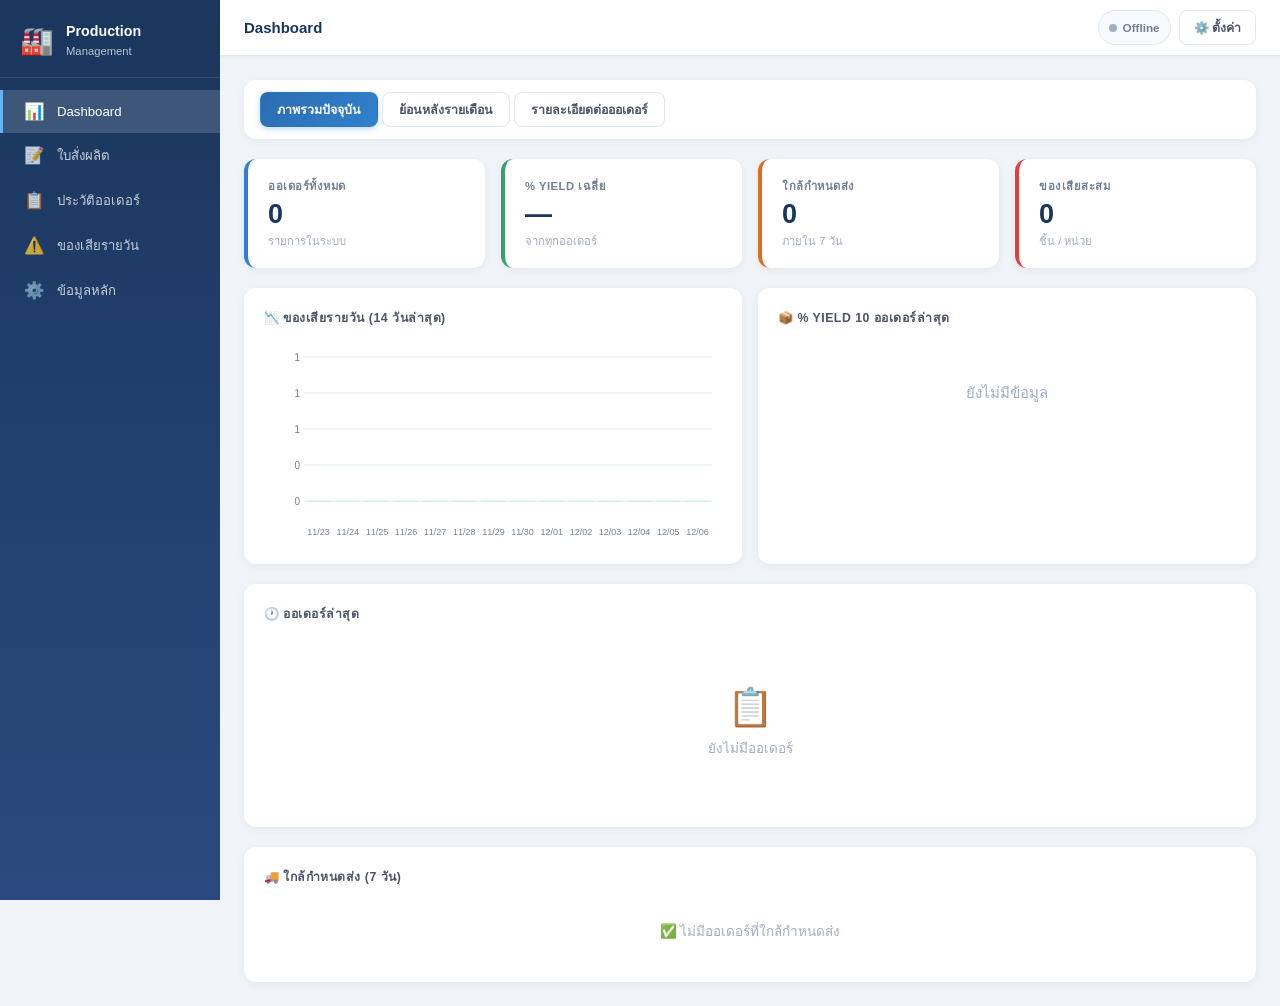
==== commit 5903b711: "Update index.html" ====
--- a/index.html
+++ b/index.html
@@ -596,9 +596,21 @@
 <script>
   // Register Service Worker
   if ('serviceWorker' in navigator) {
-    navigator.serviceWorker.register('./sw.js')
-      .then(() => console.log('SW registered'))
-      .catch(e => console.warn('SW error:', e));
+    navigator.serviceWorker.register('./sw.js').then(reg => {
+      // เมื่อมี SW ใหม่พร้อมใช้งาน → activate ทันทีโดยไม่ต้องรอ
+      reg.addEventListener('updatefound', () => {
+        const newSW = reg.installing;
+        newSW.addEventListener('statechange', () => {
+          if (newSW.state === 'installed' && navigator.serviceWorker.controller) {
+            newSW.postMessage({ type: 'SKIP_WAITING' });
+          }
+        });
+      });
+    });
+    // เมื่อ SW ใหม่ activate แล้ว → reload หน้าอัตโนมัติ
+    navigator.serviceWorker.addEventListener('controllerchange', () => {
+      window.location.reload();
+    });
   }
 </script>
 </body>
